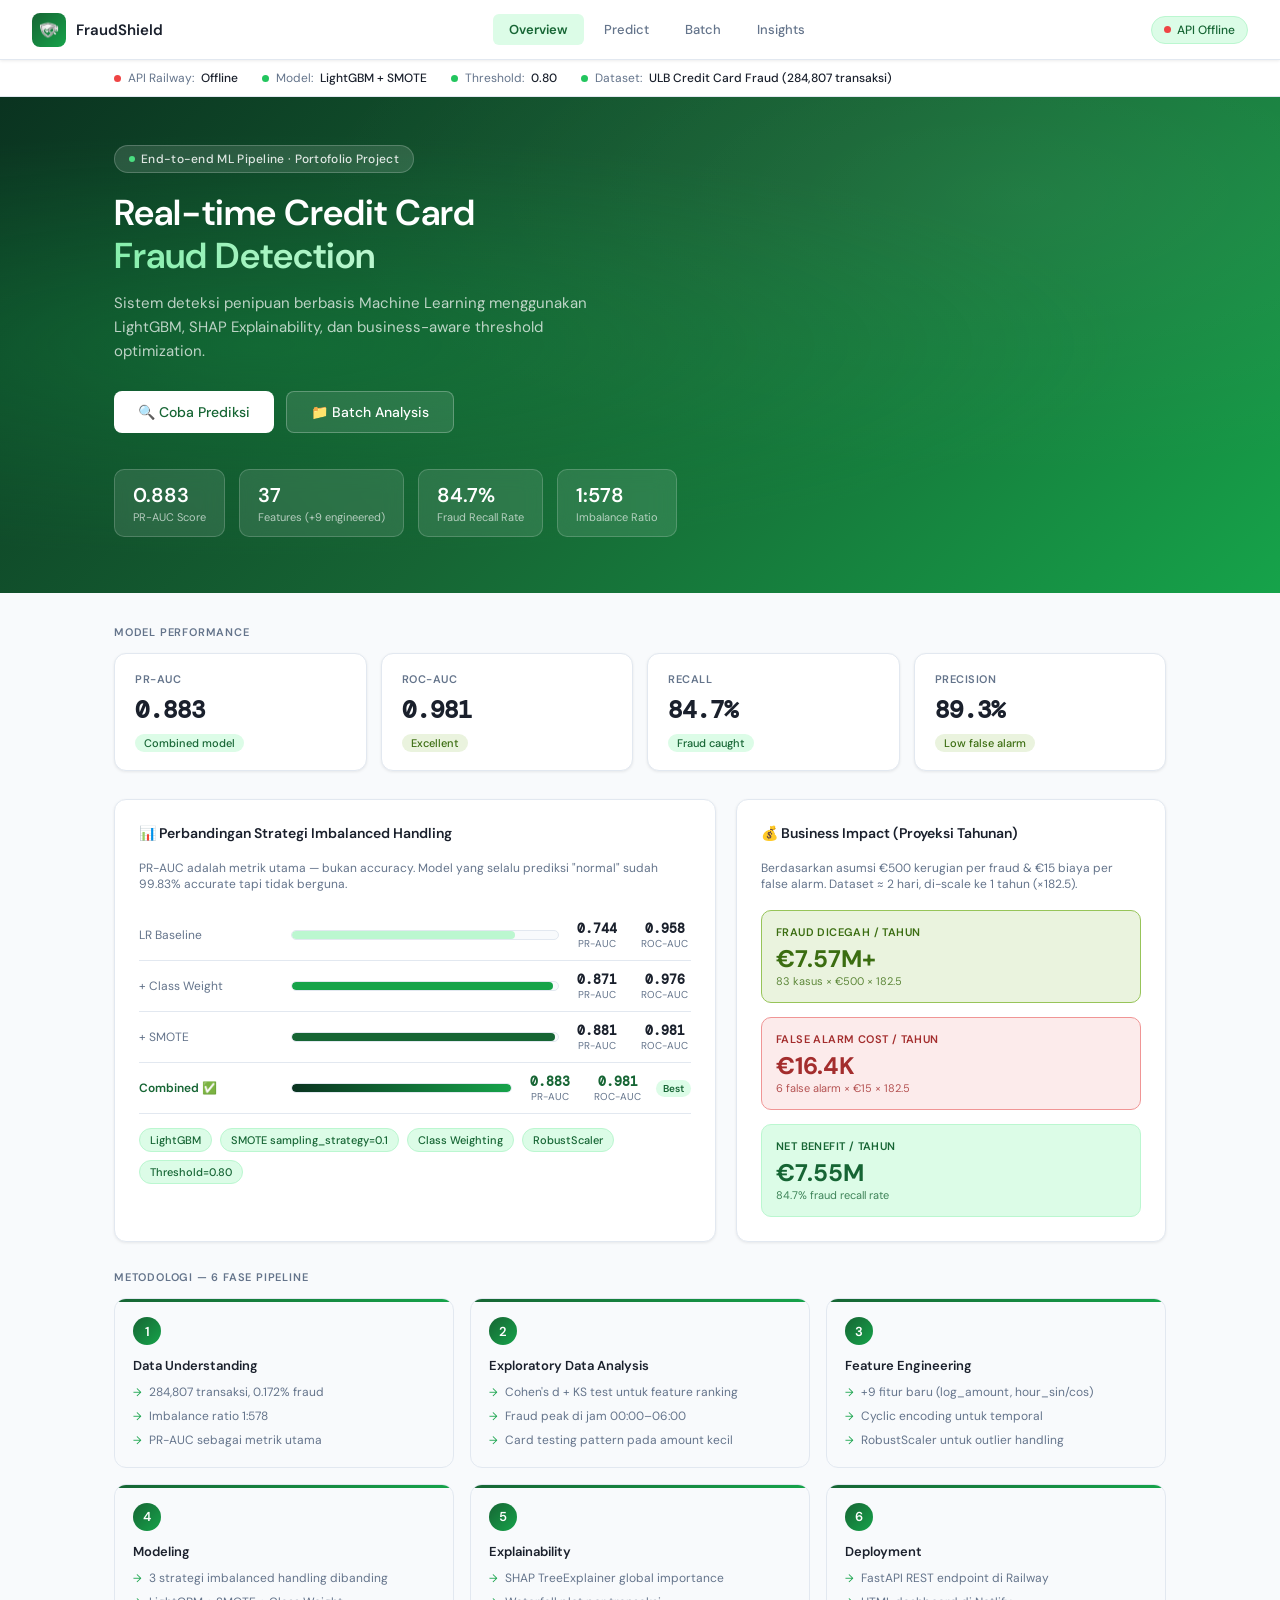
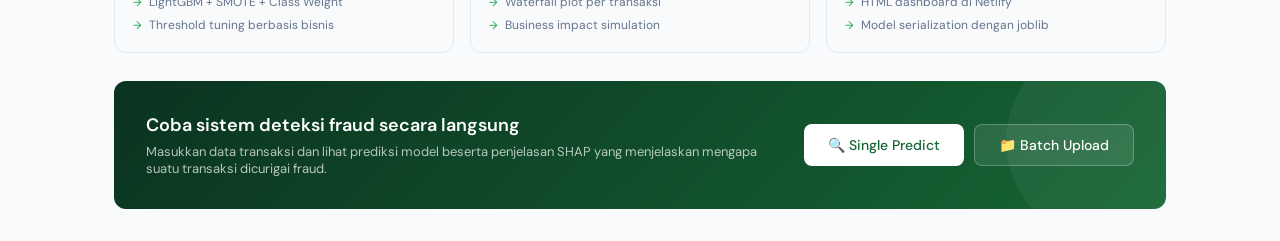
==== Fraud-Detection-Frontend/index.html @ 1054003d "feat: update frontend UI to emerald green theme and add custom SVG logo" ====
<!DOCTYPE html>
<html lang="id">
<head>
  <meta charset="UTF-8" />
  <meta name="viewport" content="width=device-width, initial-scale=1.0" />
  <title>FraudShield — Credit Card Fraud Detection</title>
  <link rel="preconnect" href="https://fonts.googleapis.com" />
  <link href="https://fonts.googleapis.com/css2?family=DM+Sans:wght@300;400;500;600&family=DM+Mono:wght@400;500&display=swap" rel="stylesheet" />
  <link rel="stylesheet" href="css/style.css" />
  <style>
    /* ── Page-specific overrides ─────────────────────────── */
    body { font-family: 'DM Sans', sans-serif; }

    /* Hero gradient header */
    .hero {
      background: linear-gradient(135deg, #0a3320 0%, #166534 50%, #16a34a 100%);
      padding: 48px 0 56px;
      position: relative;
      overflow: hidden;
    }

    .hero::before {
      content: '';
      position: absolute;
      inset: 0;
      background:
        radial-gradient(ellipse at 20% 50%, rgba(22,163,74,0.3) 0%, transparent 60%),
        radial-gradient(ellipse at 80% 20%, rgba(255,255,255,0.05) 0%, transparent 50%);
    }

    .hero-inner {
      max-width: 1100px;
      margin: 0 auto;
      padding: 0 24px;
      position: relative;
    }

    .hero-eyebrow {
      display: inline-flex;
      align-items: center;
      gap: 6px;
      background: rgba(255,255,255,0.12);
      border: 1px solid rgba(255,255,255,0.2);
      border-radius: 20px;
      padding: 5px 14px;
      font-size: 12px;
      color: rgba(255,255,255,0.85);
      font-weight: 500;
      letter-spacing: 0.3px;
      margin-bottom: 18px;
    }

    .hero-eyebrow .dot {
      width: 6px;
      height: 6px;
      border-radius: 50%;
      background: #4ade80;
      animation: pulse-dot 2s infinite;
    }

    @keyframes pulse-dot {
      0%, 100% { opacity: 1; }
      50% { opacity: 0.4; }
    }

    .hero-title {
      font-size: 36px;
      font-weight: 600;
      color: white;
      line-height: 1.2;
      margin-bottom: 14px;
      max-width: 560px;
    }

    .hero-title span {
      background: linear-gradient(90deg, #86efac, #bbf7d0);
      -webkit-background-clip: text;
      background-clip: text;
      -webkit-text-fill-color: transparent;
    }

    .hero-desc {
      font-size: 15px;
      color: rgba(255,255,255,0.72);
      max-width: 500px;
      line-height: 1.6;
      margin-bottom: 28px;
    }

    .hero-actions {
      display: flex;
      gap: 12px;
      flex-wrap: wrap;
    }

    .hero-btn {
      padding: 11px 24px;
      border-radius: 8px;
      font-size: 14px;
      font-weight: 500;
      cursor: pointer;
      text-decoration: none;
      transition: all 0.15s;
      display: inline-flex;
      align-items: center;
      gap: 8px;
      font-family: 'DM Sans', sans-serif;
    }

    .hero-btn.primary {
      background: white;
      color: #166534;
      border: none;
    }

    .hero-btn.primary:hover {
      background: #f0fdf4;
      transform: translateY(-1px);
    }

    .hero-btn.ghost {
      background: rgba(255,255,255,0.1);
      color: white;
      border: 1px solid rgba(255,255,255,0.25);
    }

    .hero-btn.ghost:hover {
      background: rgba(255,255,255,0.18);
      transform: translateY(-1px);
    }

    /* Stats floating cards */
    .hero-stats {
      display: flex;
      gap: 14px;
      margin-top: 36px;
      flex-wrap: wrap;
    }

    .hero-stat {
      background: rgba(255,255,255,0.1);
      border: 1px solid rgba(255,255,255,0.18);
      border-radius: 10px;
      padding: 12px 18px;
      backdrop-filter: blur(10px);
    }

    .hero-stat-val {
      font-size: 20px;
      font-weight: 600;
      color: white;
    }

    .hero-stat-label {
      font-size: 11px;
      color: rgba(255,255,255,0.65);
      margin-top: 2px;
    }

    /* ── API status bar ──────────────────────────────────── */
    .status-bar {
      background: white;
      border-bottom: 1px solid var(--gray-border);
      padding: 10px 0;
    }

    .status-inner {
      max-width: 1100px;
      margin: 0 auto;
      padding: 0 24px;
      display: flex;
      align-items: center;
      gap: 24px;
    }

    .status-item {
      display: flex;
      align-items: center;
      gap: 7px;
      font-size: 12px;
      color: var(--text-secondary);
    }

    .status-dot {
      width: 7px;
      height: 7px;
      border-radius: 50%;
      background: #d1d5db;
    }

    .status-dot.online { background: #22c55e; }
    .status-dot.checking { background: #f59e0b; animation: pulse-dot 1.5s infinite; }

    .status-label { font-weight: 500; color: var(--text-primary); }

    /* ── Section headings ────────────────────────────────── */
    .section-heading {
      font-size: 11px;
      font-weight: 600;
      color: var(--text-secondary);
      text-transform: uppercase;
      letter-spacing: 0.8px;
      margin-bottom: 14px;
    }

    /* ── Model comparison bars ───────────────────────────── */
    .model-bar-row {
      display: flex;
      align-items: center;
      gap: 12px;
      padding: 10px 0;
      border-bottom: 1px solid var(--gray-border);
    }

    .model-bar-row:last-child { border-bottom: none; }

    .model-name {
      width: 140px;
      font-size: 12px;
      color: var(--text-secondary);
      flex-shrink: 0;
    }

    .model-name.best { color: #166534; font-weight: 600; }

    .bar-track {
      flex: 1;
      background: var(--gray-bg);
      border-radius: 6px;
      height: 10px;
      overflow: hidden;
      border: 1px solid var(--gray-border);
    }

    .bar-fill {
      height: 100%;
      border-radius: 6px;
      transition: width 1s cubic-bezier(0.4, 0, 0.2, 1);
    }

    .model-metrics {
      display: flex;
      gap: 16px;
      flex-shrink: 0;
    }

    .model-metric-item {
      text-align: center;
      min-width: 52px;
    }

    .model-metric-val {
      font-size: 13px;
      font-weight: 600;
      color: var(--text-primary);
      font-family: 'DM Mono', monospace;
    }

    .model-metric-val.best { color: #166534; }

    .model-metric-key {
      font-size: 10px;
      color: var(--text-secondary);
    }

    .best-badge {
      background: #dcfce7;
      color: #166534;
      font-size: 10px;
      font-weight: 600;
      padding: 2px 7px;
      border-radius: 10px;
      flex-shrink: 0;
    }

    /* ── Pipeline steps ──────────────────────────────────── */
    .pipeline-grid {
      display: grid;
      grid-template-columns: repeat(3, 1fr);
      gap: 16px;
    }

    .pipeline-card {
      background: var(--gray-bg);
      border: 1px solid var(--gray-border);
      border-radius: var(--radius-lg);
      padding: 18px;
      position: relative;
      overflow: hidden;
    }

    .pipeline-card::before {
      content: '';
      position: absolute;
      top: 0;
      left: 0;
      right: 0;
      height: 3px;
      background: linear-gradient(90deg, #166534, #16a34a);
    }

    .pipeline-num {
      width: 28px;
      height: 28px;
      background: linear-gradient(135deg, #166534, #16a34a);
      border-radius: 50%;
      color: white;
      font-size: 13px;
      font-weight: 600;
      display: flex;
      align-items: center;
      justify-content: center;
      margin-bottom: 12px;
    }

    .pipeline-title {
      font-size: 13px;
      font-weight: 600;
      color: var(--text-primary);
      margin-bottom: 10px;
    }

    .pipeline-items {
      list-style: none;
      display: flex;
      flex-direction: column;
      gap: 7px;
    }

    .pipeline-items li {
      font-size: 12px;
      color: var(--text-secondary);
      display: flex;
      align-items: flex-start;
      gap: 7px;
      line-height: 1.4;
    }

    .pipeline-items li::before {
      content: '→';
      color: #16a34a;
      flex-shrink: 0;
      font-size: 11px;
      margin-top: 1px;
    }

    /* ── CTA card ────────────────────────────────────────── */
    .cta-card {
      background: linear-gradient(135deg, #0a3320, #166534);
      border-radius: var(--radius-lg);
      padding: 32px;
      display: flex;
      align-items: center;
      justify-content: space-between;
      gap: 24px;
      margin-top: 24px;
      position: relative;
      overflow: hidden;
    }

    .cta-card::before {
      content: '';
      position: absolute;
      right: -40px;
      top: -40px;
      width: 200px;
      height: 200px;
      border-radius: 50%;
      background: rgba(255,255,255,0.05);
    }

    .cta-title {
      font-size: 18px;
      font-weight: 600;
      color: white;
      margin-bottom: 6px;
    }

    .cta-desc {
      font-size: 13px;
      color: rgba(255,255,255,0.7);
    }

    .cta-actions {
      display: flex;
      gap: 10px;
      flex-shrink: 0;
    }

    /* ── Feature tags ────────────────────────────────────── */
    .tags {
      display: flex;
      gap: 8px;
      flex-wrap: wrap;
      margin-top: 14px;
    }

    .tag {
      background: #dcfce7;
      color: #166534;
      font-size: 11px;
      font-weight: 500;
      padding: 4px 10px;
      border-radius: 20px;
      border: 1px solid #bbf7d0;
    }

    /* ── Animations ──────────────────────────────────────── */
    .fade-in {
      animation: fadeIn 0.5s ease forwards;
    }

    @keyframes fadeIn {
      from { opacity: 0; transform: translateY(12px); }
      to   { opacity: 1; transform: translateY(0); }
    }

    .card { animation: fadeIn 0.5s ease forwards; }
    .metric-card:nth-child(1) { animation-delay: 0.05s; }
    .metric-card:nth-child(2) { animation-delay: 0.1s; }
    .metric-card:nth-child(3) { animation-delay: 0.15s; }
    .metric-card:nth-child(4) { animation-delay: 0.2s; }
  </style>
</head>
<body>

<!-- ── Topbar ─────────────────────────────────────────────── -->
<nav class="topbar">
  <a href="index.html" class="logo">
    <div class="logo-icon">
      <img src="assets/FraudShield.svg" alt="Logo" class="svg-icon">
    </div>
    <span class="logo-text">FraudShield</span>
  </a>
  <div class="nav">
    <a href="index.html" class="active">Overview</a>
    <a href="predict.html">Predict</a>
    <a href="batch.html">Batch</a>
    <a href="insights.html">Insights</a>
  </div>
  <div class="api-badge">
    <div class="dot" id="api-dot"></div>
    <span id="api-status-text">Checking API...</span>
  </div>
</nav>

<!-- ── Status bar ─────────────────────────────────────────── -->
<div class="status-bar">
  <div class="status-inner">
    <div class="status-item">
      <div class="status-dot" id="status-dot-api"></div>
      <span>API Railway:</span>
      <span class="status-label" id="status-api">Checking...</span>
    </div>
    <div class="status-item">
      <div class="status-dot online"></div>
      <span>Model:</span>
      <span class="status-label">LightGBM + SMOTE</span>
    </div>
    <div class="status-item">
      <div class="status-dot online"></div>
      <span>Threshold:</span>
      <span class="status-label" id="status-threshold">0.80</span>
    </div>
    <div class="status-item">
      <div class="status-dot online"></div>
      <span>Dataset:</span>
      <span class="status-label">ULB Credit Card Fraud (284,807 transaksi)</span>
    </div>
  </div>
</div>

<!-- ── Hero ───────────────────────────────────────────────── -->
<div class="hero">
  <div class="hero-inner">
    <div class="hero-eyebrow">
      <div class="dot"></div>
      End-to-end ML Pipeline · Portofolio Project
    </div>
    <h1 class="hero-title">
      Real-time Credit Card<br>
      <span>Fraud Detection</span>
    </h1>
    <p class="hero-desc">
      Sistem deteksi penipuan berbasis Machine Learning menggunakan LightGBM,
      SHAP Explainability, dan business-aware threshold optimization.
    </p>
    <div class="hero-actions">
      <a href="predict.html" class="hero-btn primary">
        🔍 Coba Prediksi
      </a>
      <a href="batch.html" class="hero-btn ghost">
        📁 Batch Analysis
      </a>
    </div>
    <div class="hero-stats">
      <div class="hero-stat">
        <div class="hero-stat-val">0.883</div>
        <div class="hero-stat-label">PR-AUC Score</div>
      </div>
      <div class="hero-stat">
        <div class="hero-stat-val">37</div>
        <div class="hero-stat-label">Features (+9 engineered)</div>
      </div>
      <div class="hero-stat">
        <div class="hero-stat-val">84.7%</div>
        <div class="hero-stat-label">Fraud Recall Rate</div>
      </div>
      <div class="hero-stat">
        <div class="hero-stat-val">1:578</div>
        <div class="hero-stat-label">Imbalance Ratio</div>
      </div>
    </div>
  </div>
</div>

<!-- ── Main content ────────────────────────────────────────── -->
<div class="page">

  <!-- Metrics -->
  <div class="section-heading">Model Performance</div>
  <div class="metrics-grid" style="margin-bottom:28px">
    <div class="metric-card">
      <div class="metric-label">PR-AUC</div>
      <div class="metric-value">0.883</div>
      <span class="metric-badge blue">Combined model</span>
    </div>
    <div class="metric-card">
      <div class="metric-label">ROC-AUC</div>
      <div class="metric-value">0.981</div>
      <span class="metric-badge green">Excellent</span>
    </div>
    <div class="metric-card">
      <div class="metric-label">Recall</div>
      <div class="metric-value">84.7%</div>
      <span class="metric-badge blue">Fraud caught</span>
    </div>
    <div class="metric-card">
      <div class="metric-label">Precision</div>
      <div class="metric-value">89.3%</div>
      <span class="metric-badge green">Low false alarm</span>
    </div>
  </div>

  <!-- Model comparison + Pipeline -->
  <div class="two-col" style="margin-bottom:28px">

    <!-- Model comparison -->
    <div class="card">
      <div class="card-title">
        📊 Perbandingan Strategi Imbalanced Handling
      </div>
      <p style="font-size:12px;color:var(--text-secondary);margin-bottom:18px">
        PR-AUC adalah metrik utama — bukan accuracy. Model yang selalu prediksi
        "normal" sudah 99.83% accurate tapi tidak berguna.
      </p>

      <div class="model-bar-row">
        <span class="model-name">LR Baseline</span>
        <div class="bar-track">
          <div class="bar-fill" style="width:84%;background:#bbf7d0" data-width="84%"></div>
        </div>
        <div class="model-metrics">
          <div class="model-metric-item">
            <div class="model-metric-val">0.744</div>
            <div class="model-metric-key">PR-AUC</div>
          </div>
          <div class="model-metric-item">
            <div class="model-metric-val">0.958</div>
            <div class="model-metric-key">ROC-AUC</div>
          </div>
        </div>
      </div>

      <div class="model-bar-row">
        <span class="model-name">+ Class Weight</span>
        <div class="bar-track">
          <div class="bar-fill" style="width:98%;background:#16a34a"></div>
        </div>
        <div class="model-metrics">
          <div class="model-metric-item">
            <div class="model-metric-val">0.871</div>
            <div class="model-metric-key">PR-AUC</div>
          </div>
          <div class="model-metric-item">
            <div class="model-metric-val">0.976</div>
            <div class="model-metric-key">ROC-AUC</div>
          </div>
        </div>
      </div>

      <div class="model-bar-row">
        <span class="model-name">+ SMOTE</span>
        <div class="bar-track">
          <div class="bar-fill" style="width:99%;background:#166534"></div>
        </div>
        <div class="model-metrics">
          <div class="model-metric-item">
            <div class="model-metric-val">0.881</div>
            <div class="model-metric-key">PR-AUC</div>
          </div>
          <div class="model-metric-item">
            <div class="model-metric-val">0.981</div>
            <div class="model-metric-key">ROC-AUC</div>
          </div>
        </div>
      </div>

      <div class="model-bar-row">
        <span class="model-name best">Combined ✅</span>
        <div class="bar-track">
          <div class="bar-fill" style="width:100%;background:linear-gradient(90deg,#0a3320,#16a34a)"></div>
        </div>
        <div class="model-metrics">
          <div class="model-metric-item">
            <div class="model-metric-val best">0.883</div>
            <div class="model-metric-key">PR-AUC</div>
          </div>
          <div class="model-metric-item">
            <div class="model-metric-val best">0.981</div>
            <div class="model-metric-key">ROC-AUC</div>
          </div>
        </div>
        <span class="best-badge">Best</span>
      </div>

      <div class="tags">
        <span class="tag">LightGBM</span>
        <span class="tag">SMOTE sampling_strategy=0.1</span>
        <span class="tag">Class Weighting</span>
        <span class="tag">RobustScaler</span>
        <span class="tag">Threshold=0.80</span>
      </div>
    </div>

    <!-- Business impact -->
    <div class="card">
      <div class="card-title">
        💰 Business Impact (Proyeksi Tahunan)
      </div>
      <p style="font-size:12px;color:var(--text-secondary);margin-bottom:18px">
        Berdasarkan asumsi €500 kerugian per fraud & €15 biaya per false alarm.
        Dataset ≈ 2 hari, di-scale ke 1 tahun (×182.5).
      </p>

      <div style="display:flex;flex-direction:column;gap:14px">
        <div style="background:var(--green-bg);border:1px solid var(--green-border);border-radius:10px;padding:14px">
          <div style="font-size:11px;color:var(--green-text);font-weight:600;text-transform:uppercase;letter-spacing:0.4px;margin-bottom:4px">Fraud Dicegah / Tahun</div>
          <div style="font-size:24px;font-weight:700;color:var(--green-text)">€7.57M+</div>
          <div style="font-size:11px;color:var(--green-text);opacity:0.8">83 kasus × €500 × 182.5</div>
        </div>

        <div style="background:var(--red-bg);border:1px solid var(--red-border);border-radius:10px;padding:14px">
          <div style="font-size:11px;color:var(--red-text);font-weight:600;text-transform:uppercase;letter-spacing:0.4px;margin-bottom:4px">False Alarm Cost / Tahun</div>
          <div style="font-size:24px;font-weight:700;color:var(--red-text)">€16.4K</div>
          <div style="font-size:11px;color:var(--red-text);opacity:0.8">6 false alarm × €15 × 182.5</div>
        </div>

        <div style="background:#dcfce7;border:1px solid #bbf7d0;border-radius:10px;padding:14px">
          <div style="font-size:11px;color:#166534;font-weight:600;text-transform:uppercase;letter-spacing:0.4px;margin-bottom:4px">Net Benefit / Tahun</div>
          <div style="font-size:24px;font-weight:700;color:#166534">€7.55M</div>
          <div style="font-size:11px;color:#166534;opacity:0.8">84.7% fraud recall rate</div>
        </div>
      </div>
    </div>
  </div>

  <!-- Pipeline -->
  <div class="section-heading">Metodologi — 6 Fase Pipeline</div>
  <div class="pipeline-grid" style="margin-bottom:28px">
    <div class="pipeline-card">
      <div class="pipeline-num">1</div>
      <div class="pipeline-title">Data Understanding</div>
      <ul class="pipeline-items">
        <li>284,807 transaksi, 0.172% fraud</li>
        <li>Imbalance ratio 1:578</li>
        <li>PR-AUC sebagai metrik utama</li>
      </ul>
    </div>
    <div class="pipeline-card">
      <div class="pipeline-num">2</div>
      <div class="pipeline-title">Exploratory Data Analysis</div>
      <ul class="pipeline-items">
        <li>Cohen's d + KS test untuk feature ranking</li>
        <li>Fraud peak di jam 00:00–06:00</li>
        <li>Card testing pattern pada amount kecil</li>
      </ul>
    </div>
    <div class="pipeline-card">
      <div class="pipeline-num">3</div>
      <div class="pipeline-title">Feature Engineering</div>
      <ul class="pipeline-items">
        <li>+9 fitur baru (log_amount, hour_sin/cos)</li>
        <li>Cyclic encoding untuk temporal</li>
        <li>RobustScaler untuk outlier handling</li>
      </ul>
    </div>
    <div class="pipeline-card">
      <div class="pipeline-num">4</div>
      <div class="pipeline-title">Modeling</div>
      <ul class="pipeline-items">
        <li>3 strategi imbalanced handling dibanding</li>
        <li>LightGBM + SMOTE + Class Weight</li>
        <li>Threshold tuning berbasis bisnis</li>
      </ul>
    </div>
    <div class="pipeline-card">
      <div class="pipeline-num">5</div>
      <div class="pipeline-title">Explainability</div>
      <ul class="pipeline-items">
        <li>SHAP TreeExplainer global importance</li>
        <li>Waterfall plot per transaksi</li>
        <li>Business impact simulation</li>
      </ul>
    </div>
    <div class="pipeline-card">
      <div class="pipeline-num">6</div>
      <div class="pipeline-title">Deployment</div>
      <ul class="pipeline-items">
        <li>FastAPI REST endpoint di Railway</li>
        <li>HTML dashboard di Netlify</li>
        <li>Model serialization dengan joblib</li>
      </ul>
    </div>
  </div>

  <!-- CTA -->
  <div class="cta-card">
    <div>
      <div class="cta-title">Coba sistem deteksi fraud secara langsung</div>
      <div class="cta-desc">
        Masukkan data transaksi dan lihat prediksi model beserta penjelasan SHAP
        yang menjelaskan mengapa suatu transaksi dicurigai fraud.
      </div>
    </div>
    <div class="cta-actions">
      <a href="predict.html" class="hero-btn primary" style="font-family:'DM Sans',sans-serif">
        🔍 Single Predict
      </a>
      <a href="batch.html" class="hero-btn ghost" style="font-family:'DM Sans',sans-serif">
        📁 Batch Upload
      </a>
    </div>
  </div>

</div>

<!-- ── Scripts ─────────────────────────────────────────────── -->
<script src="js/api.js"></script>
<script>
  // Check API health on load
  async function checkApiStatus() {
    const dot    = document.getElementById('api-dot');
    const text   = document.getElementById('api-status-text');
    const sdot   = document.getElementById('status-dot-api');
    const slabel = document.getElementById('status-api');

    try {
      const res  = await fetch(`${API_BASE}/health`, { signal: AbortSignal.timeout(5000) });
      const data = await res.json();

      if (data.status === 'healthy') {
        dot.classList.add('online');
        dot.style.background = '#22c55e';
        text.textContent = 'API Connected';
        sdot.classList.add('online');
        slabel.textContent = 'Online ✓';
        if (data.threshold) {
          document.getElementById('status-threshold').textContent = data.threshold;
        }
      }
    } catch {
      dot.style.background = '#ef4444';
      text.textContent = 'API Offline';
      sdot.style.background = '#ef4444';
      slabel.textContent = 'Offline';
    }
  }

  checkApiStatus();
</script>
</body>
</html>
---- Fraud-Detection-Frontend/css/style.css ----
* {
  box-sizing: border-box;
  margin: 0;
  padding: 0;
}

:root {
  --green-dark:   #166534;
  --green-mid:    #16a34a;
  --green-light:  #dcfce7;
  --green-border: #bbf7d0;
  --green-bg:    #EAF3DE;
  --green-text:  #3B6D11;
  --green-border:#97C459;
  --red-bg:      #FCEBEB;
  --red-text:    #A32D2D;
  --red-border:  #F09595;
  --gray-bg:     #f8fafc;
  --gray-border: #e2e8f0;
  --text-primary:   #1a202c;
  --text-secondary: #64748b;
  --white:    #ffffff;
  --radius-md: 8px;
  --radius-lg: 12px;
  --shadow-sm: 0 1px 3px rgba(0,0,0,0.08);
}

body {
  font-family: 'DM Sans', -apple-system, BlinkMacSystemFont, sans-serif;
  background: var(--gray-bg);
  color: var(--text-primary);
  min-height: 100vh;
}

/* ── Topbar ──────────────────────────────────────────────── */
.topbar {
  background: var(--white);
  border-bottom: 1px solid var(--gray-border);
  padding: 0 32px;
  display: flex;
  align-items: center;
  justify-content: space-between;
  height: 60px;
  position: sticky;
  top: 0;
  z-index: 100;
  box-shadow: var(--shadow-sm);
}

.logo {
  display: flex;
  align-items: center;
  gap: 10px;
  text-decoration: none;
}

.logo-icon {
  width: 34px;
  height: 34px;
  background: linear-gradient(135deg, #166534, #16a34a);
  border-radius: var(--radius-md);
  display: flex;
  align-items: center;
  justify-content: center;
  color: white;
  font-size: 18px;
}

.logo-text {
  font-size: 15px;
  font-weight: 600;
  color: var(--text-primary);
}

.nav { display: flex; gap: 4px; }

.nav a {
  padding: 7px 16px;
  border-radius: 6px;
  font-size: 13px;
  color: var(--text-secondary);
  text-decoration: none;
  transition: all 0.15s;
  font-weight: 500;
}

.nav a:hover {
  background: var(--gray-bg);
  color: var(--text-primary);
}

.nav a.active {
  background: #dcfce7;
  color: #166534;
  font-weight: 600;
}

.api-badge {
  display: flex;
  align-items: center;
  gap: 6px;
  background: #dcfce7;
  color: #166534;
  font-size: 12px;
  font-weight: 500;
  padding: 5px 12px;
  border-radius: 20px;
  border: 1px solid #bbf7d0;
}

.api-badge .dot {
  width: 7px;
  height: 7px;
  border-radius: 50%;
  background: var(--text-secondary);
  transition: background 0.3s;
}

.api-badge .dot.online { background: #22c55e; }

/* ── Layout ──────────────────────────────────────────────── */
.page {
  max-width: 1100px;
  margin: 0 auto;
  padding: 32px 24px;
}

.page-header { margin-bottom: 28px; }

.page-title {
  font-size: 22px;
  font-weight: 600;
  color: var(--text-primary);
  margin-bottom: 6px;
}

.page-subtitle {
  font-size: 14px;
  color: var(--text-secondary);
  line-height: 1.5;
}

/* ── Cards ───────────────────────────────────────────────── */
.card {
  background: var(--white);
  border: 1px solid var(--gray-border);
  border-radius: var(--radius-lg);
  padding: 24px;
  box-shadow: var(--shadow-sm);
}

.card-title {
  font-size: 14px;
  font-weight: 600;
  color: var(--text-primary);
  margin-bottom: 18px;
  display: flex;
  align-items: center;
  gap: 8px;
}

/* ── Metric cards ────────────────────────────────────────── */
.metrics-grid {
  display: grid;
  grid-template-columns: repeat(4, 1fr);
  gap: 14px;
  margin-bottom: 24px;
}

.metric-card {
  background: var(--white);
  border: 1px solid var(--gray-border);
  border-radius: var(--radius-lg);
  padding: 18px 20px;
  box-shadow: var(--shadow-sm);
}

.metric-label {
  font-size: 11px;
  color: var(--text-secondary);
  font-weight: 600;
  text-transform: uppercase;
  letter-spacing: 0.5px;
  margin-bottom: 8px;
}

.metric-value {
  font-size: 24px;
  font-weight: 700;
  color: var(--text-primary);
  margin-bottom: 6px;
  font-family: 'DM Mono', monospace;
}

.metric-badge {
  display: inline-block;
  font-size: 11px;
  padding: 2px 9px;
  border-radius: 20px;
  font-weight: 500;
}

.metric-badge.blue  { background: #dcfce7;  color: #166534; }
.metric-badge.green { background: var(--green-bg);    color: var(--green-text); }
.metric-badge.red   { background: var(--red-bg);      color: var(--red-text); }

/* ── Two column layout ───────────────────────────────────── */
.two-col {
  display: grid;
  grid-template-columns: 1.4fr 1fr;
  gap: 20px;
  margin-bottom: 24px;
}

/* ── Pills ───────────────────────────────────────────────── */
.pill {
  display: inline-block;
  padding: 3px 10px;
  border-radius: 20px;
  font-size: 11px;
  font-weight: 600;
}

.pill.fraud  { background: var(--red-bg);   color: var(--red-text); }
.pill.normal { background: var(--green-bg); color: var(--green-text); }

/* ── Buttons ─────────────────────────────────────────────── */
.btn-primary {
  width: 100%;
  padding: 11px;
  background: linear-gradient(135deg, #0a3320, #166534, #16a34a);
  color: white;
  border: none;
  border-radius: var(--radius-md);
  font-size: 14px;
  font-weight: 600;
  cursor: pointer;
  transition: all 0.15s;
  display: flex;
  align-items: center;
  justify-content: center;
  gap: 8px;
  font-family: 'DM Sans', sans-serif;
}

.btn-primary:hover   { opacity: 0.92; transform: translateY(-1px); }
.btn-primary:active  { transform: scale(0.99); }
.btn-primary:disabled { opacity: 0.6; cursor: not-allowed; transform: none; }

.btn-secondary {
  padding: 9px 18px;
  background: var(--white);
  color: #166534;
  border: 1px solid #bbf7d0;
  border-radius: var(--radius-md);
  font-size: 13px;
  font-weight: 500;
  cursor: pointer;
  transition: all 0.15s;
  font-family: 'DM Sans', sans-serif;
}

.btn-secondary:hover { background: #dcfce7; }

/* ── Animations ──────────────────────────────────────────── */
@keyframes fadeIn {
  from { opacity: 0; transform: translateY(10px); }
  to   { opacity: 1; transform: translateY(0); }
}

.fade-in { animation: fadeIn 0.4s ease forwards; }

/* ── Responsive ──────────────────────────────────────────── */
@media (max-width: 900px) {
  .topbar { padding: 0 16px; }
  .page   { padding: 20px 16px; }
  .metrics-grid { grid-template-columns: repeat(2, 1fr); }
  .two-col { grid-template-columns: 1fr; }
  .nav a { padding: 7px 10px; font-size: 12px; }
}

@media (max-width: 600px) {
  .metrics-grid { grid-template-columns: 1fr 1fr; }
  .logo-text { display: none; }
}

/* ── Icons ──────────────────────────────────────────────── */
.svg-icon {
  width: 20px;   /* Sesuaikan ukuran agar pas di dalam kotak */
  height: 20px;
  display: block;
}
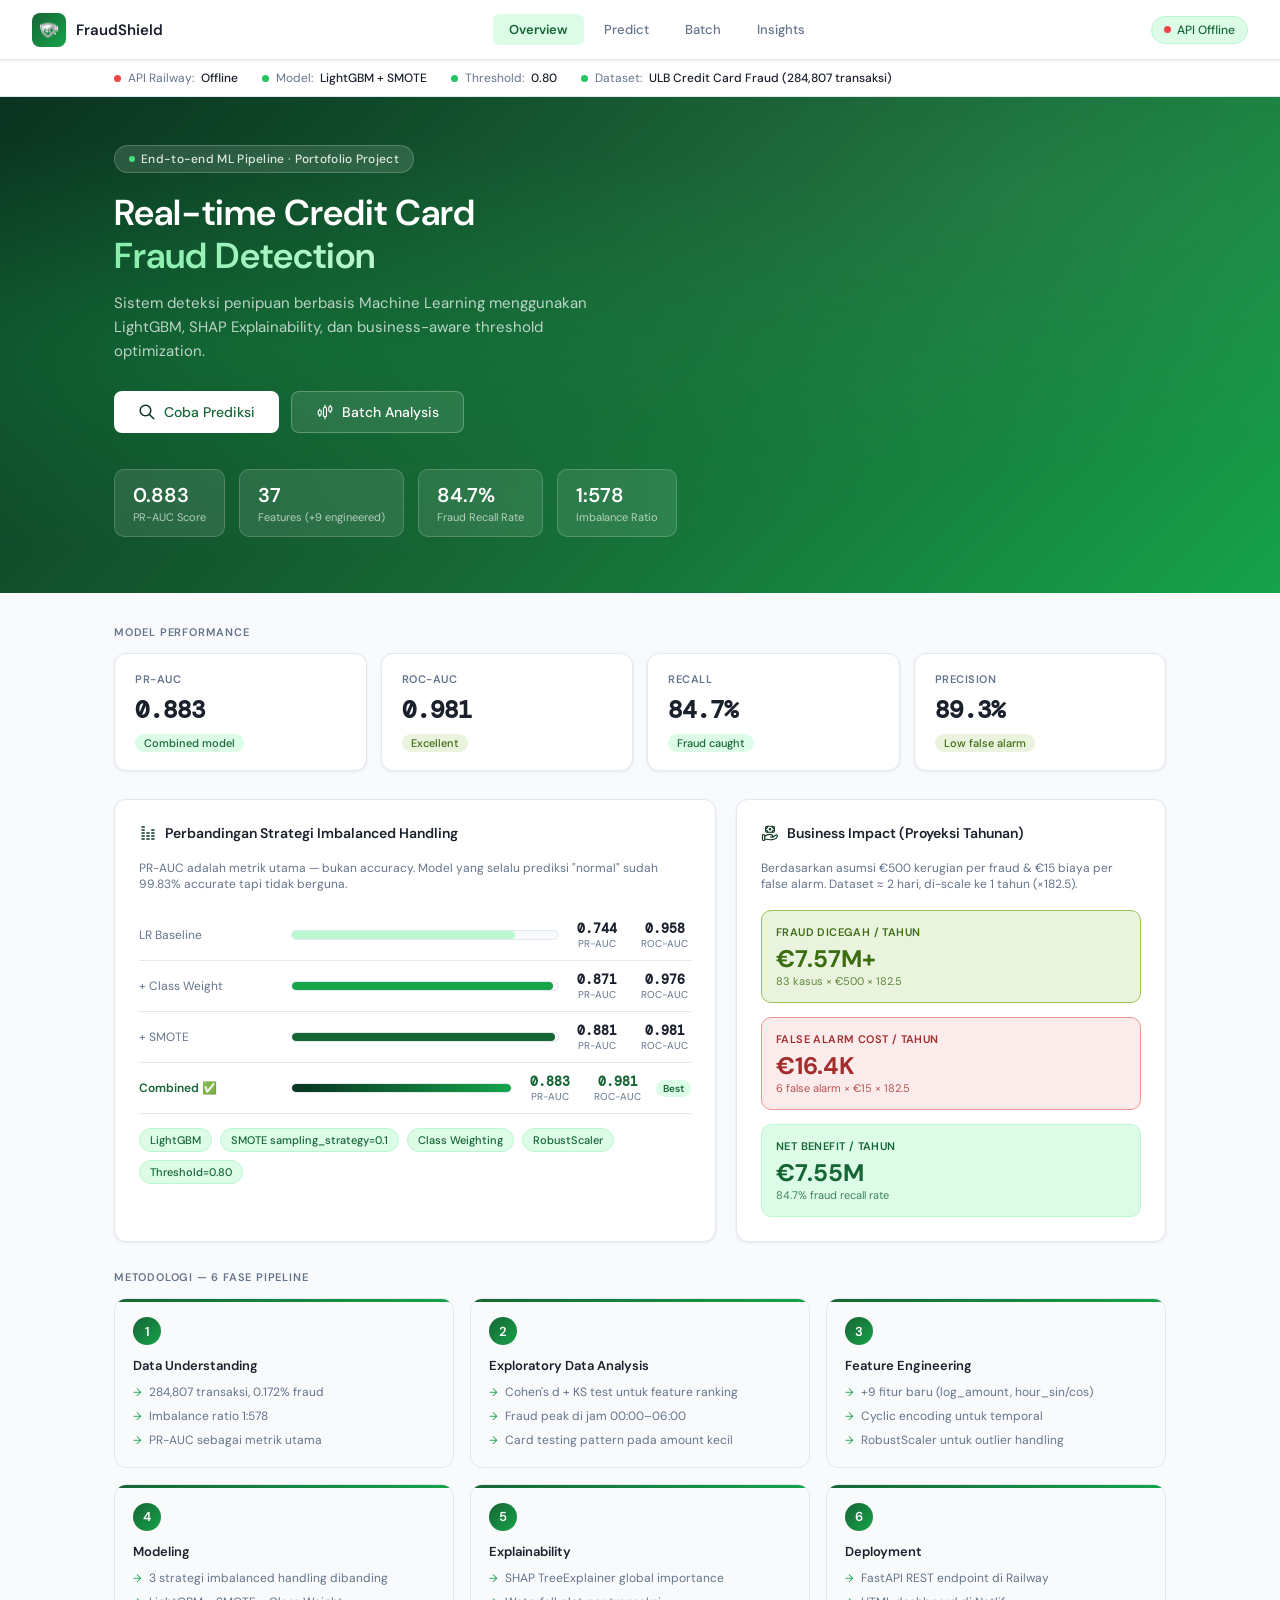
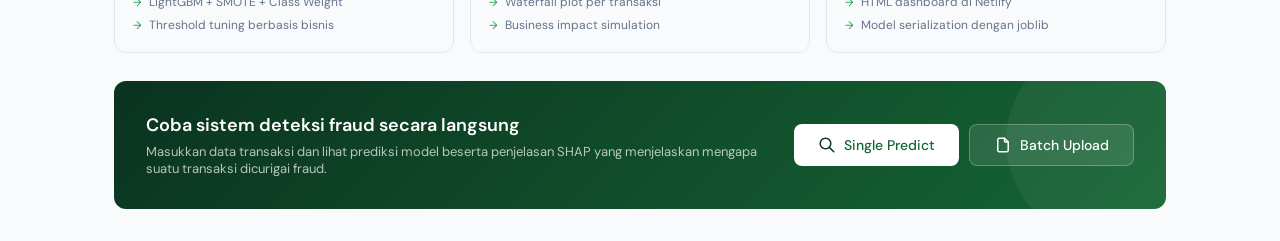
==== commit c08f16fe: "Replacing emoticons with svg assets" ====
--- a/Fraud-Detection-Frontend/index.html
+++ b/Fraud-Detection-Frontend/index.html
@@ -487,10 +487,12 @@
     </p>
     <div class="hero-actions">
       <a href="predict.html" class="hero-btn primary">
-        🔍 Coba Prediksi
+        <img src="assets/searchgreen.svg" alt="Search" class="btn-icon">
+        Coba Prediksi
       </a>
       <a href="batch.html" class="hero-btn ghost">
-        📁 Batch Analysis
+        <img src="assets/analysiswhite.svg" alt="Folder" class="btn-icon">
+        Batch Analysis
       </a>
     </div>
     <div class="hero-stats">
@@ -548,7 +550,8 @@
     <!-- Model comparison -->
     <div class="card">
       <div class="card-title">
-        📊 Perbandingan Strategi Imbalanced Handling
+        <img src="assets/strategy.svg" alt="Chart" class="title-icon">
+        Perbandingan Strategi Imbalanced Handling
       </div>
       <p style="font-size:12px;color:var(--text-secondary);margin-bottom:18px">
         PR-AUC adalah metrik utama — bukan accuracy. Model yang selalu prediksi
@@ -635,8 +638,9 @@
 
     <!-- Business impact -->
     <div class="card">
-      <div class="card-title">
-        💰 Business Impact (Proyeksi Tahunan)
+    <div class="card-title">
+        <img src="assets/business.svg" alt="Impact" class="title-icon">
+        Business Impact (Proyeksi Tahunan)
       </div>
       <p style="font-size:12px;color:var(--text-secondary);margin-bottom:18px">
         Berdasarkan asumsi €500 kerugian per fraud & €15 biaya per false alarm.
@@ -735,10 +739,12 @@
     </div>
     <div class="cta-actions">
       <a href="predict.html" class="hero-btn primary" style="font-family:'DM Sans',sans-serif">
-        🔍 Single Predict
+        <img src="assets/searchgreen.svg" alt="Search" class="btn-icon">
+        Single Predict
       </a>
       <a href="batch.html" class="hero-btn ghost" style="font-family:'DM Sans',sans-serif">
-        📁 Batch Upload
+        <img src="assets/filewhite.svg" alt="Folder" class="btn-icon">
+        Batch Upload
       </a>
     </div>
   </div>
--- a/Fraud-Detection-Frontend/css/style.css
+++ b/Fraud-Detection-Frontend/css/style.css
@@ -286,7 +286,147 @@
 
 /* ── Icons ──────────────────────────────────────────────── */
 .svg-icon {
-  width: 20px;   /* Sesuaikan ukuran agar pas di dalam kotak */
+  width: 20px;  
   height: 20px;
   display: block;
+}
+
+.btn-icon {
+  width: 18px;  
+  height: 18px;
+  display: block;
+}
+
+.title-icon {
+  width: 18px;
+  height: 18px;
+  display: block;
+  /* Menjaga agar icon tetap proporsional */
+  object-fit: contain;
+}
+
+.placeholder-svg {
+  width: 42px;  
+  height: 42px;
+  margin: 0 auto 16px auto; 
+  opacity: 0.6; 
+}
+
+.upload-svg {
+  width: 48px;  
+  height: 48px;
+  margin: 0 auto 16px auto; 
+  display: block;
+  transition: transform 0.2s ease; 
+}
+
+.upload-zone:hover .upload-svg,
+.upload-zone.dragover .upload-svg {
+  transform: scale(1.1);
+}
+
+.meta-icon {
+  width: 14px;
+  height: 14px;
+  display: block;
+  opacity: 0.7; 
+}
+
+.filter-btn {
+  padding: 6px 14px;
+  border-radius: 20px;
+  font-size: 12px;
+  font-weight: 500;
+  cursor: pointer;
+  border: 1px solid var(--gray-border);
+  background: white;
+  color: var(--text-secondary);
+  transition: all 0.15s;
+  font-family: 'DM Sans', sans-serif;
+  
+  /* Tambahkan 3 baris ini agar icon & teks sejajar */
+  display: inline-flex;
+  align-items: center;
+  gap: 6px;
+}
+
+.filter-icon {
+  width: 14px;
+  height: 14px;
+  display: block;
+}
+
+/* ── Search Input ────────────────────────────────────────── */
+.search-wrapper {
+  position: relative;
+  display: flex;
+  align-items: center;
+  margin-left: auto; /* Ini yang akan mendorong form ke kanan */
+}
+
+.search-icon {
+  position: absolute;
+  left: 10px;
+  width: 16px;
+  height: 16px;
+  pointer-events: none;
+  opacity: 0.5;
+}
+
+.search-input {
+  padding: 7px 12px 7px 32px; /* Padding kiri 32px untuk tempat ikon */
+  border: 1px solid var(--gray-border);
+  border-radius: var(--radius-md);
+  font-size: 13px;
+  color: var(--text-primary);
+  background: white;
+  font-family: 'DM Sans', sans-serif;
+  width: 180px;
+}
+
+.search-input:focus { 
+  outline: none; 
+  border-color: var(--green-mid); /* Menggunakan warna hijau tema baru */
+}
+
+.empty-svg {
+  width: 56px;  /* Ukuran besar karena ini elemen utama di layar kosong */
+  height: 56px;
+  margin: 0 auto 16px auto; /* Memposisikan ke tengah dan memberi jarak bawah */
+  display: block;
+  opacity: 0.4; /* Dibuat agak transparan agar terasa seperti background/kosong */
+}
+
+.verdict-svg {
+  width: 48px;  /* Dibuat cukup besar agar hasil prediksinya terlihat jelas */
+  height: 48px;
+  margin: 0 auto;
+  display: block;
+}
+
+.tab-btn {
+  display: inline-flex;
+  align-items: center;
+  gap: 8px;
+}
+
+.tab-icon {
+  width: 16px;
+  height: 16px;
+  display: block;
+  opacity: 0.8; 
+}
+
+.decision-q {
+  display: flex;
+  align-items: flex-start; 
+  gap: 8px;
+}
+
+.q-icon {
+  width: 16px;
+  height: 16px;
+  flex-shrink: 0; 
+  margin-top: 0px; 
+  opacity: 0.8;
 }
